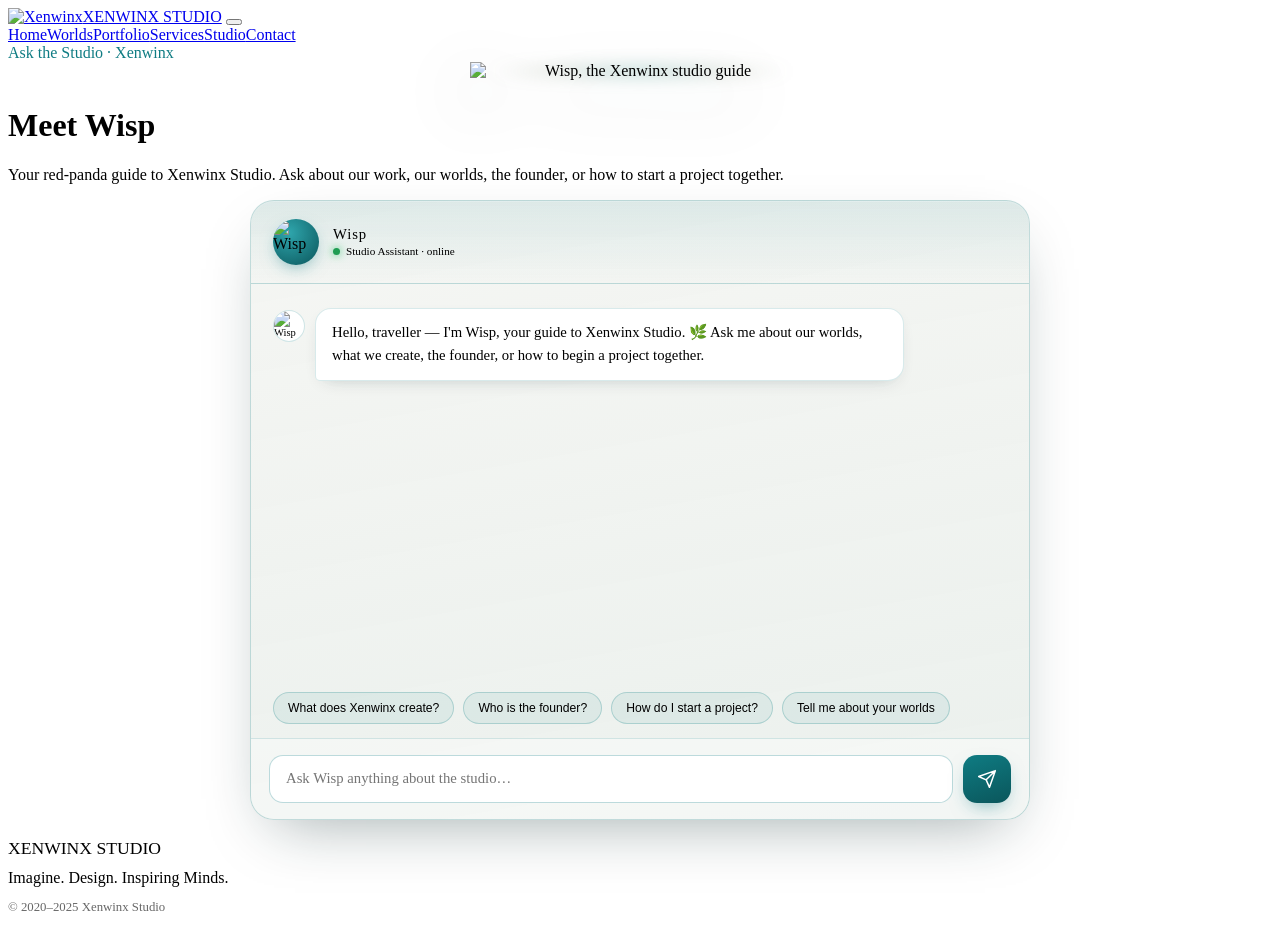
==== about.html @ 07249914 "Add files via upload" ====
<!DOCTYPE html>
<html lang="en">
<head>
<meta charset="UTF-8">
<meta name="viewport" content="width=device-width, initial-scale=1.0">
<title>Studio Assistant — Xenwinx Studio</title>
<link rel="stylesheet" href="xenwinx.css">
<style>
.chat-wrap {
  grid-column:1 / -1;
  max-width:780px; margin:0 auto; width:100%;
  display:flex; flex-direction:column;
  height:min(70vh,620px);
}
.chat-shell {
  position:relative; flex:1; display:flex; flex-direction:column;
  border-radius:24px; overflow:hidden;
  background:linear-gradient(170deg, rgba(244,245,242,.9) 0%, rgba(232,238,234,.86) 100%);
  border:1px solid rgba(15,124,131,.22);
  box-shadow:0 24px 60px -24px rgba(12,40,42,.4), inset 0 1px 0 rgba(255,255,255,.5);
  backdrop-filter:blur(16px); -webkit-backdrop-filter:blur(16px);
}
.chat-head {
  display:flex; align-items:center; gap:14px;
  padding:18px 22px; border-bottom:1px solid rgba(15,124,131,.16);
  background:linear-gradient(180deg, rgba(15,124,131,.1), transparent);
}
.chat-head .avatar {
  width:46px; height:46px; border-radius:50%; flex-shrink:0;
  overflow:hidden; display:grid; place-items:center;
  background:radial-gradient(circle at 35% 30%, #2fa6ad, #0a565b);
  box-shadow:0 6px 18px -6px rgba(15,124,131,.6);
}
.chat-head .avatar img { width:100%; height:100%; object-fit:cover; }
  background:radial-gradient(circle at 35% 30%, #2fa6ad, #0a565b);
  box-shadow:0 6px 18px -6px rgba(15,124,131,.6);
}
.chat-head .avatar .mono { font-family:var(--font-display); color:#fff; font-size:1.05rem; letter-spacing:.04em; }
.chat-head .meta .nm { font-family:var(--font-display); font-size:.92rem; letter-spacing:.06em; color:var(--ink); }
.chat-head .meta .st { font-size:.7rem; color:var(--teal); display:flex; align-items:center; gap:6px; margin-top:2px; }
.chat-head .meta .st::before { content:''; width:7px; height:7px; border-radius:50%; background:#1f9d52; box-shadow:0 0 8px #2fc46a; }

.chat-log {
  flex:1; overflow-y:auto; padding:24px 22px;
  display:flex; flex-direction:column; gap:16px;
  scroll-behavior:smooth;
}
.msg { display:flex; gap:10px; max-width:86%; }
.msg .bubble {
  padding:12px 16px; border-radius:16px; font-size:.92rem; line-height:1.6;
  text-wrap:pretty;
}
.msg.bot { align-self:flex-start; }
.msg.bot .bubble {
  background:#fff; color:var(--ink);
  border:1px solid rgba(15,124,131,.16);
  border-bottom-left-radius:5px;
  box-shadow:0 6px 18px -10px rgba(12,40,42,.3);
}
.msg.user { align-self:flex-end; flex-direction:row-reverse; }
.msg.user .bubble {
  background:linear-gradient(160deg, #0f7c83, #0a565b); color:#f4f5f2;
  border-bottom-right-radius:5px;
  box-shadow:0 8px 20px -10px rgba(15,124,131,.6);
}
.msg .mini-av {
  width:30px; height:30px; border-radius:50%; flex-shrink:0; margin-top:2px;
  display:grid; place-items:center; font-family:var(--font-display); font-size:.66rem;
}
.msg.bot .mini-av { background:#fff; padding:0; overflow:hidden; border:1px solid rgba(15,124,131,.2); }
.msg.bot .mini-av img { width:100%; height:100%; object-fit:cover; }
.msg.user .mini-av { background:#58704A; color:#f4f5f2; }

/* ─ Character hero ─ */
.assistant-hero {
  display:flex; flex-direction:column; align-items:center; text-align:center;
  margin-bottom:6px;
}
.assistant-hero .char-stage {
  position:relative; width:min(340px,72vw); margin:0 auto 6px;
}
.assistant-hero .char-glow {
  position:absolute; left:50%; top:54%; transform:translate(-50%,-50%);
  width:90%; height:80%; border-radius:50%; z-index:0;
  background:radial-gradient(ellipse at 50% 45%, rgba(47,166,173,.42) 0%, rgba(88,112,74,.18) 45%, transparent 72%);
  filter:blur(8px); animation:charGlow 5s ease-in-out infinite;
}
@keyframes charGlow { 0%,100%{opacity:.7;transform:translate(-50%,-50%) scale(1)} 50%{opacity:1;transform:translate(-50%,-50%) scale(1.06)} }
.assistant-hero .char-img {
  position:relative; z-index:1; width:100%; height:auto; display:block;
  filter:drop-shadow(0 22px 34px rgba(12,40,42,.4));
  animation:charFloat 5.5s ease-in-out infinite;
}
@keyframes charFloat { 0%,100%{transform:translateY(0) rotate(-.6deg)} 50%{transform:translateY(-14px) rotate(.6deg)} }

.typing { display:flex; gap:5px; padding:14px 16px; }
.typing span {
  width:7px; height:7px; border-radius:50%; background:var(--teal); opacity:.5;
  animation:typeBounce 1.2s ease-in-out infinite;
}
.typing span:nth-child(2){ animation-delay:.18s; }
.typing span:nth-child(3){ animation-delay:.36s; }
@keyframes typeBounce { 0%,60%,100%{ transform:translateY(0); opacity:.4; } 30%{ transform:translateY(-5px); opacity:1; } }

.chat-suggest {
  display:flex; gap:9px; flex-wrap:wrap; padding:0 22px 14px;
}
.chip {
  font-size:.76rem; padding:8px 14px; border-radius:999px; cursor:pointer;
  background:rgba(15,124,131,.08); border:1px solid rgba(15,124,131,.24);
  color:var(--teal-deep); transition:background .25s, transform .2s;
}
.chip:hover { background:rgba(15,124,131,.16); transform:translateY(-1px); }

.chat-input {
  display:flex; gap:10px; padding:16px 18px;
  border-top:1px solid rgba(15,124,131,.16);
  background:rgba(255,255,255,.4);
}
.chat-input input {
  flex:1; border:1px solid rgba(15,124,131,.28); border-radius:14px;
  padding:13px 16px; font-size:.92rem; font-family:inherit; color:var(--ink);
  background:#fff; outline:none; transition:border-color .25s, box-shadow .25s;
}
.chat-input input:focus { border-color:var(--teal); box-shadow:0 0 0 3px rgba(15,124,131,.14); }
.chat-input button {
  width:48px; height:48px; flex-shrink:0; border:none; border-radius:14px; cursor:pointer;
  background:linear-gradient(160deg, #0f7c83, #0a565b); color:#fff;
  display:grid; place-items:center; transition:transform .2s, box-shadow .25s;
  box-shadow:0 8px 20px -8px rgba(15,124,131,.6);
}
.chat-input button:hover:not(:disabled){ transform:translateY(-2px); box-shadow:0 12px 26px -8px rgba(15,124,131,.7); }
.chat-input button:disabled { opacity:.5; cursor:not-allowed; }

@media (max-width:680px){ .chat-wrap{ height:78vh; } .msg{ max-width:94%; } }
</style>
</head>
<body class="page-glass">
<nav class="xw-nav">
  <a class="xw-brand" href="index.html"><img src="emblem.png" alt="Xenwinx"><span class="bt" data-type="XENWINX STUDIO">XENWINX STUDIO</span></a>
  <button class="xw-burger" aria-label="Menu"><span></span><span></span><span></span></button>
  <div class="xw-links">
    <a href="index.html">Home</a><a href="games.html">Worlds</a><a href="store.html">Portfolio</a><a href="apps.html">Services</a><a href="about.html">Studio</a><a href="contact.html">Contact</a>
  </div>
</nav>
<div class="paper-grain"></div>
<div class="world-bg soft" data-seed="3"></div>

<main class="page-main">
  <header class="page-hero reveal in">
    <div class="eyebrow" style="color: rgb(15, 124, 131)">Ask the Studio &middot; Xenwinx</div>
    <div class="assistant-hero">
      <div class="char-stage">
        <div class="char-glow"></div>
        <img class="char-img" src="chatbot-character.png" alt="Wisp, the Xenwinx studio guide">
      </div>
    </div>
    <h1 class="display">Meet Wisp</h1>
    <p class="sub">Your red-panda guide to Xenwinx Studio. Ask about our work, our worlds, the founder, or how to start a project together.</p>
    <div class="diamond-rule"><span class="d"></span></div>
  </header>

  <section class="chat-wrap reveal in">
    <div class="chat-shell">
      <div class="chat-head">
        <div class="avatar"><img src="chatbot-character.png" alt="Wisp"></div>
        <div class="meta">
          <div class="nm">Wisp</div>
          <div class="st">Studio Assistant · online</div>
        </div>
      </div>
      <div class="chat-log" id="chatLog"></div>
      <div class="chat-suggest" id="chatSuggest">
        <button class="chip">What does Xenwinx create?</button>
        <button class="chip">Who is the founder?</button>
        <button class="chip">How do I start a project?</button>
        <button class="chip">Tell me about your worlds</button>
      </div>
      <form class="chat-input" id="chatForm">
        <input id="chatField" type="text" placeholder="Ask Wisp anything about the studio…" autocomplete="off">
        <button type="submit" id="chatSend" aria-label="Send">
          <svg width="20" height="20" viewBox="0 0 24 24" fill="none" stroke="currentColor" stroke-width="1.8" stroke-linecap="round" stroke-linejoin="round"><path d="M22 2 11 13M22 2l-7 20-4-9-9-4 20-7Z"/></svg>
        </button>
      </form>
    </div>
  </section>
</main>

<div class="foot-sil"><img src="footer-silhouette.png" alt=""></div>
<footer class="xw-foot">
  <div class="wordmark" style="font-size:1.1rem; color:var(--ice)">XENWINX&nbsp;STUDIO</div>
  <p style="margin:10px 0 4px">Imagine. Design. Inspiring Minds.</p>
  <p style="opacity:.6; font-size:.8rem">© 2020–2025 Xenwinx Studio</p>
</footer>

<script src="scenery.js"></script>
<script src="world.js"></script>
<script src="blossom-cursor.js"></script>
<script>
(function(){
  const log     = document.getElementById('chatLog');
  const form    = document.getElementById('chatForm');
  const field   = document.getElementById('chatField');
  const sendBtn = document.getElementById('chatSend');
  const suggest = document.getElementById('chatSuggest');

  const STUDIO_CONTEXT = `You are Wisp, the friendly studio assistant for Xenwinx Studio. Speak warmly and concisely (2-4 sentences unless asked for detail), in an enchanted-forest, imaginative tone — but stay clear and helpful. Only answer as the studio's guide.

About Xenwinx Studio:
- A forward-thinking creative technology studio, established 2020, that merges artistic vision with immersive technology.
- Tagline: "Imagine. Design. Inspiring Minds." The studio creates worlds that spark imagination.
- Founder & Owner: Zernobie Winkworth — 19+ years across art, illustration and design, a decisive turn toward games in 2017, and a Game Institute graduate (2019). Roles: Game Designer, Game Developer, Mobile App Developer, Environment Artist, Children's Book Illustrator, 3D Modeler, Animator.
- What we create (Services): Illustration, Game Art, UI Design, and Children's Books.
- Worlds / Realms include: The Cascade Realm, The Mushroom Path, The Mystery Forest, and The Hanging Vines — part of the Flumfy adventure series.
- Philosophy: symbolised by a teal dragon (strength, craft, discipline) and a white phoenix (imagination, renewal). Together they mean balance, creativity and transformation. "We build worlds the way a forest grows — patiently, detail by detail."
- Company vision: pioneering immersive, community-driven digital experiences that merge artistic vision with cutting-edge technology.
- To start a project or get in touch, visit the Contact page (contact.html) and send a message.
- The site sections: Home, Worlds (games), Portfolio (store), Services (apps), Studio (this assistant), Contact.

If asked something you don't know, gently say you're not sure and point them to the Contact page. Never invent prices or specific dates beyond the facts above.`;

  const history = [];

  function scrollDown(){ log.scrollTop = log.scrollHeight; }

  function addMsg(role, text){
    const wrap = document.createElement('div');
    wrap.className = 'msg ' + (role === 'user' ? 'user' : 'bot');
    const av = document.createElement('div');
    av.className = 'mini-av';
    if(role === 'user'){ av.textContent = 'You'; }
    else { av.innerHTML = '<img src="chatbot-character.png" alt="Wisp">'; }
    const bub = document.createElement('div');
    bub.className = 'bubble';
    bub.textContent = text;
    wrap.appendChild(av); wrap.appendChild(bub);
    log.appendChild(wrap);
    scrollDown();
    return bub;
  }

  function showTyping(){
    const wrap = document.createElement('div');
    wrap.className = 'msg bot';
    wrap.id = 'typingRow';
    wrap.innerHTML = '<div class="mini-av"><img src="chatbot-character.png" alt="Wisp"></div><div class="bubble"><div class="typing"><span></span><span></span><span></span></div></div>';
    log.appendChild(wrap);
    scrollDown();
    return wrap;
  }

  async function ask(text){
    addMsg('user', text);
    history.push({ role:'user', content:text });
    field.value = '';
    sendBtn.disabled = true;
    if(suggest) suggest.style.display = 'none';
    const typing = showTyping();

    const messages = [
      { role:'user', content: STUDIO_CONTEXT + '\n\nThe visitor says: ' + text }
    ];
    // include short history for continuity
    if(history.length > 1){
      const recent = history.slice(-6).map(m => (m.role==='user'?'Visitor: ':'Wisp: ') + m.content).join('\n');
      messages[0].content = STUDIO_CONTEXT + '\n\nConversation so far:\n' + recent + '\n\nReply as Wisp to the visitor\'s latest message.';
    }

    try {
      const reply = await window.claude.complete({ messages });
      typing.remove();
      const clean = (reply || '').trim() || "I'm not quite sure about that — the Contact page is the best path forward.";
      addMsg('bot', clean);
      history.push({ role:'assistant', content:clean });
    } catch(e){
      typing.remove();
      addMsg('bot', "The forest is a little quiet right now — please try again in a moment, or reach us on the Contact page.");
    } finally {
      sendBtn.disabled = false;
      field.focus();
    }
  }

  form.addEventListener('submit', e => {
    e.preventDefault();
    const t = field.value.trim();
    if(t) ask(t);
  });

  suggest.addEventListener('click', e => {
    const chip = e.target.closest('.chip');
    if(chip) ask(chip.textContent.trim());
  });

  // greeting
  setTimeout(() => {
    addMsg('bot', "Hello, traveller — I'm Wisp, your guide to Xenwinx Studio. 🌿 Ask me about our worlds, what we create, the founder, or how to begin a project together.");
  }, 400);
})();
</script>
</body>
</html>
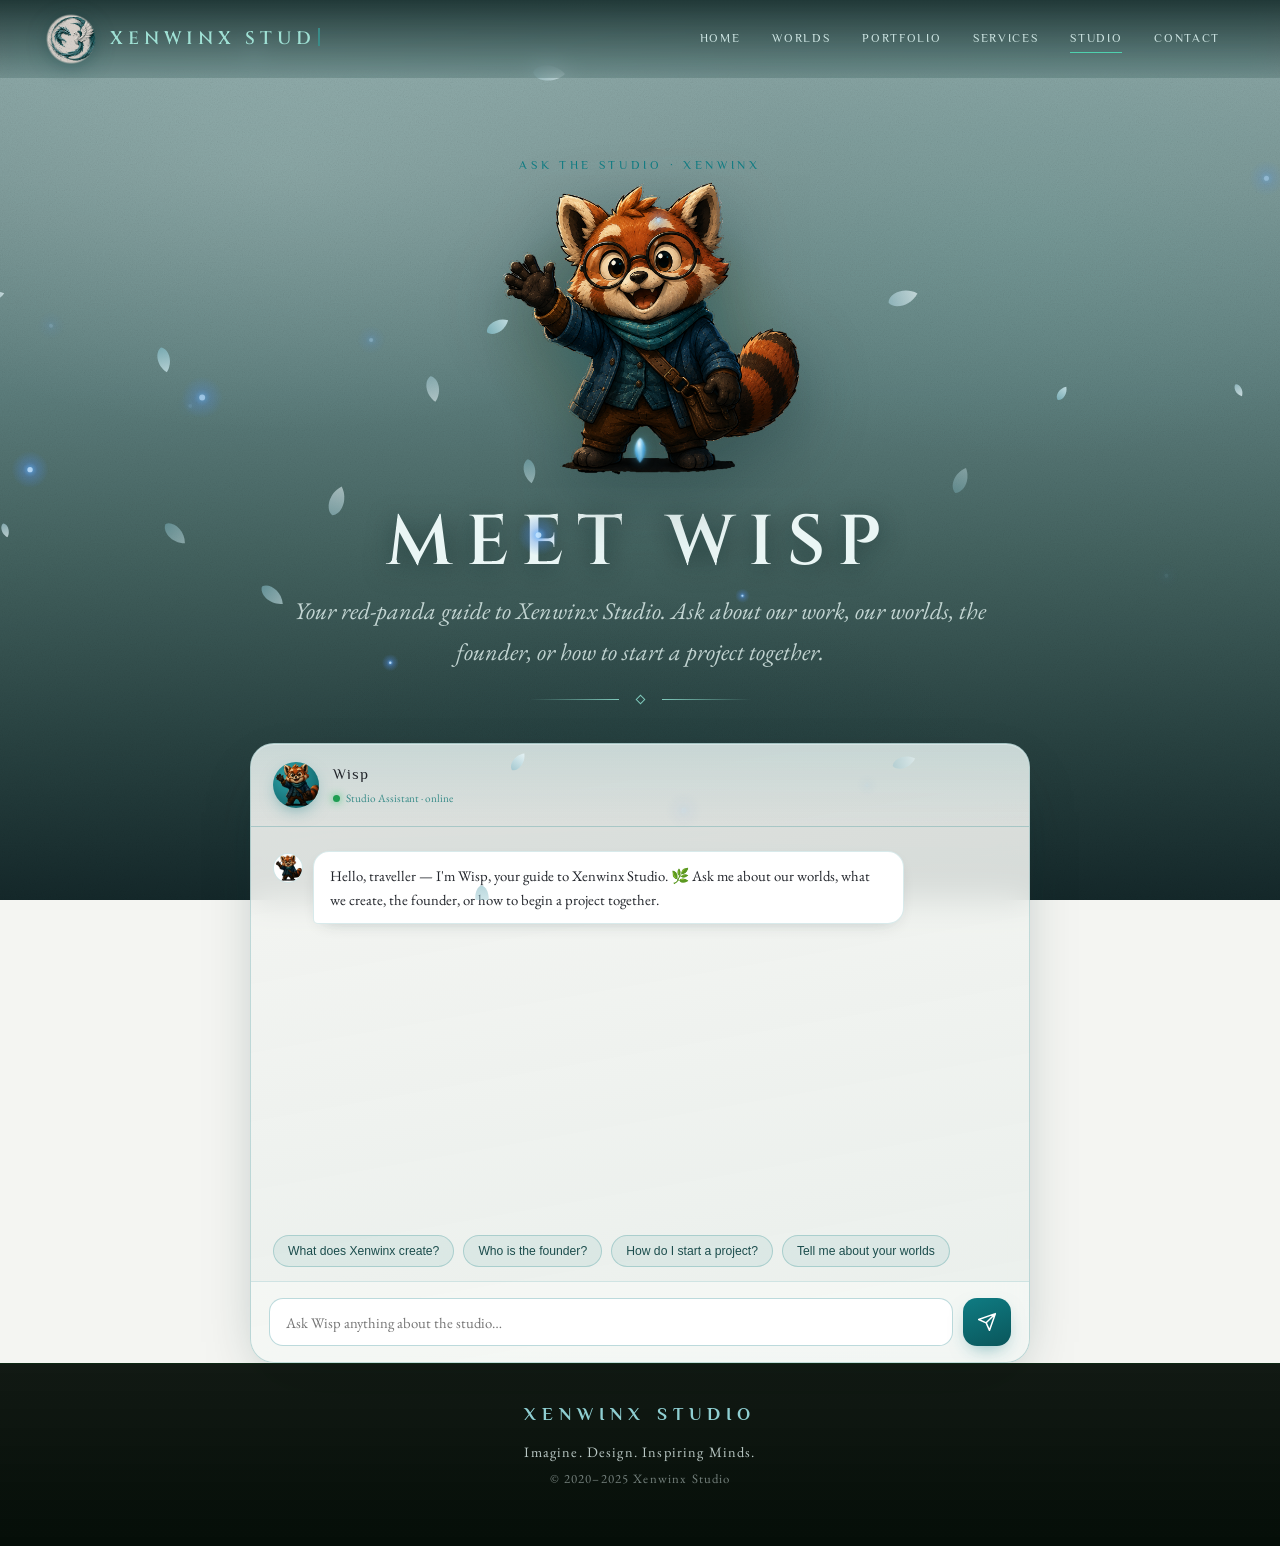
==== commit 95210a1e: "Add files via upload" ====
--- a/about.html
+++ b/about.html
@@ -266,19 +266,68 @@
       messages[0].content = STUDIO_CONTEXT + '\n\nConversation so far:\n' + recent + '\n\nReply as Wisp to the visitor\'s latest message.';
     }
 
+    let clean = '';
     try {
-      const reply = await window.claude.complete({ messages });
-      typing.remove();
-      const clean = (reply || '').trim() || "I'm not quite sure about that — the Contact page is the best path forward.";
-      addMsg('bot', clean);
-      history.push({ role:'assistant', content:clean });
-    } catch(e){
-      typing.remove();
-      addMsg('bot', "The forest is a little quiet right now — please try again in a moment, or reach us on the Contact page.");
-    } finally {
-      sendBtn.disabled = false;
-      field.focus();
+      if(window.claude && typeof window.claude.complete === 'function'){
+        const reply = await window.claude.complete({ messages });
+        clean = (reply || '').trim();
+      }
+    } catch(e){ clean = ''; }
+    if(!clean) clean = localReply(text);
+    await wait(420);
+    typing.remove();
+    addMsg('bot', clean);
+    history.push({ role:'assistant', content:clean });
+    sendBtn.disabled = false;
+    field.focus();
+  }
+
+
+  function wait(ms){ return new Promise(r => setTimeout(r, ms)); }
+
+  /* Offline knowledge base — keeps Wisp answering on the live site
+     even without a model endpoint. */
+  const KB = [
+    { k:['what do you create','what does xenwinx create','what do you make','services','offer','do you do'],
+      a:"Xenwinx Studio creates four kinds of things: illustrated storybooks and journals, original game worlds, interactive apps, and visual storytelling work for other brands. 🌿 Have a wander through Services or Portfolio to see the craft up close." },
+    { k:['founder','who is behind','who runs','zernobie','owner','who made'],
+      a:"The studio was founded by Zernobie Winkworth — illustrator, designer and world-builder. Every character and every world here begins as a hand-drawn sketch before it ever becomes pixels." },
+    { k:['worlds','games','game','realm','cascading','mushroom','vines','mystery forest'],
+      a:"Our worlds live under Worlds — the Cascading Realm, the Mushroom Path, the Mystery Forest and the Hanging Vines. Each one has its own guardians, weather and small secrets waiting to be found." },
+    { k:['character','flumfy','verdant','sage','rosie','lila','ember','guardian'],
+      a:"The Flumfies are the guardians of our worlds — Verdant the Nature Guardian, Sage the Wisdom Keeper, Rosie's heart-glow, Lila, and Ember, Spark of Courage. You'll find their cards over in Worlds." },
+    { k:['book','storybook','journal','read','cover','store','portfolio','buy','shop','merch'],
+      a:"Our illustrated storybooks and animal journals are in Portfolio, and merchandise sits alongside them. Each book is fully hand-illustrated — no two spreads are alike." },
+    { k:['app','application','software','rooted tales','ar','nfc'],
+      a:"On the app side we build interactive, illustrated experiences — Rooted Tales is our flagship, plus AR and NFC work. Services has the full picture of how we approach a build." },
+    { k:['philosophy','dragon','phoenix','meaning','symbol','believe','values'],
+      a:"We're symbolised by a teal dragon — strength, craft, discipline — and a white phoenix — imagination and renewal. Together they mean balance and transformation. We build worlds the way stories are told: slowly, by hand, with intent." },
+    { k:['vision','mission','future','goal'],
+      a:"Our vision is to pioneer immersive, community-driven digital experiences that merge artistic vision with new technology — imagination first, technology in service of it." },
+    { k:['contact','get in touch','email','reach','hire','work with','project','commission','quote','collaborate','start'],
+      a:"The Contact page is the surest path — hub@xenwinx.com, or find us on Discord, Instagram and LinkedIn. Tell us what you're imagining and we'll take it from there. ✨" },
+    { k:['price','cost','how much','budget','rate'],
+      a:"Pricing depends entirely on scope, so we quote per project rather than from a list. Send a note through Contact with what you have in mind and you'll get an honest answer quickly." },
+    { k:['hello','hi','hey','greetings','good morning','good evening'],
+      a:"Hello again, traveller. 🌿 Ask me about our worlds, our books, the founder, or how to begin a project together." },
+    { k:['thank','thanks','cheers','appreciate'],
+      a:"You're very welcome. Wander as long as you like — I'll be here by the path." },
+    { k:['who are you','your name','wisp','what are you'],
+      a:"I'm Wisp, the little light that guides visitors around Xenwinx Studio. I know the worlds, the books, the apps and the people who make them." },
+    { k:['where','located','based','country','studio location'],
+      a:"Xenwinx is a digital-first studio — we work with people wherever they are. Contact is the best way to reach the studio directly." }
+  ];
+
+  function localReply(text){
+    const q = (text || '').toLowerCase();
+    let best = null, bestScore = 0;
+    for(const entry of KB){
+      let score = 0;
+      for(const key of entry.k){ if(q.includes(key)) score = Math.max(score, key.length); }
+      if(score > bestScore){ bestScore = score; best = entry; }
     }
+    if(best) return best.a;
+    return "That one's beyond my little lantern, I'm afraid. 🌿 I can tell you about our worlds, our storybooks and journals, our apps, the founder, or how to start a project — or reach the studio directly through the Contact page.";
   }
 
   form.addEventListener('submit', e => {
--- a/xenwinx.css
+++ b/xenwinx.css
@@ -0,0 +1,362 @@
+/* ============================================================
+   XENWINX STUDIO — Shared World Design System
+   Sumi-e ink-wash · parchment · teal/petrol · ice-blue sakura
+   ============================================================ */
+
+@import url('https://fonts.googleapis.com/css2?family=Cinzel:wght@400;500;600;700&family=EB+Garamond:ital,wght@0,400;0,500;0,600;1,400;1,500&family=Philosopher:ital,wght@0,400;0,700;1,400&display=swap');
+
+:root{
+  /* Palette extracted from the parallax world layers */
+  --paper:        #F4F5F2;   /* moon white */
+  --paper-deep:   #e7eae5;   /* moon white shade */
+  --paper-light:  #FBFCFA;   /* lightest moon white */
+  --ink:          #22252B;   /* ink */
+  --ink-soft:     #4a5158;   /* soft ink */
+  --teal:         #3A8C89;   /* primary teal (rules/secondary accents) */
+  --teal-deep:    #1C4D4D;   /* deep teal (headers, primary buttons) */
+  --teal-bright:  #4FD1AE;   /* bright/neon teal highlight */
+  --moss:         #58704A;   /* secondary moss */
+  --moss-deep:    #3f5436;   /* deep moss */
+  --ice:          #8fcfd2;   /* pale teal */
+  --ice-soft:     #5fb3b8;   /* mid teal */
+  --gold:         #D9A441;   /* warm gold/amber accent */
+  --terracotta:   #D9622B;   /* terracotta — sparing CTA use */
+  --mist:         #F4F5F2;   /* moon white mist */
+  --mountain:     #6a7d82;   /* slate teal */
+  --river:        #0F7C83;   /* teal river */
+  --stone:        #4a5258;   /* slate */
+  --foxglove:     #E8C9D4;   /* petal pink accent */
+  --petal:        #E8C9D4;   /* petal pink */
+
+  --night:        #102a2c;   /* deep teal night */
+  --night-2:      #16383b;   /* teal-ink */
+
+  --font-display: 'Philosopher', sans-serif;
+  --font-heading: 'Cinzel', serif;
+  --font-body:    'EB Garamond', serif;
+
+  --maxw: 1240px;
+  --shadow-soft: 0 18px 50px -24px rgba(16,62,66,.55);
+  --shadow-card: 0 22px 60px -28px rgba(16,40,44,.6);
+}
+
+*{ box-sizing:border-box; }
+html{ scroll-behavior:smooth; }
+body{
+  margin:0;
+  font-family:var(--font-body);
+  color:var(--ink);
+  background:var(--paper);
+  font-size:19px;
+  line-height:1.68;
+  -webkit-font-smoothing:antialiased;
+  overflow-x:hidden;
+  cursor:none;
+}
+@media (pointer:coarse){ body{ cursor:auto; } }
+
+/* ---------- Parchment paper texture (fractal noise) ---------- */
+.paper-grain{
+  position:fixed; inset:0; pointer-events:none; z-index:1;
+  opacity:.5; mix-blend-mode:multiply;
+  background-image:url("data:image/svg+xml,%3Csvg xmlns='http://www.w3.org/2000/svg' width='240' height='240'%3E%3Cfilter id='n'%3E%3CfeTurbulence type='fractalNoise' baseFrequency='0.85' numOctaves='3' stitchTiles='stitch'/%3E%3CfeColorMatrix type='saturate' values='0'/%3E%3C/filter%3E%3Crect width='100%25' height='100%25' filter='url(%23n)' opacity='0.42'/%3E%3C/svg%3E");
+}
+
+/* ---------- Typography ---------- */
+.display{
+  font-family:var(--font-heading);
+  font-weight:600;
+  letter-spacing:.16em;
+  text-transform:uppercase;
+  line-height:1.1;
+  color:var(--teal-deep);
+}
+h1,h2,h3{ font-family:var(--font-heading); font-weight:600; letter-spacing:.12em; color:var(--teal-deep); margin:0; }
+.display{ font-family:var(--font-heading) !important; }
+p{ margin:0 0 1em; }
+.lead{ font-size:1.32rem; color:var(--ink-soft); font-weight:400; }
+.italic{ font-style:italic; }
+
+/* spaced roman caps title like the card wordmark */
+.wordmark{
+  font-family:var(--font-display);
+  font-weight:600;
+  letter-spacing:.34em;
+  text-transform:uppercase;
+  color:var(--teal);
+}
+
+/* diamond divider like the card */
+.diamond-rule{
+  display:flex; align-items:center; justify-content:center; gap:18px;
+  color:var(--teal); margin:22px 0;
+}
+.diamond-rule::before,.diamond-rule::after{
+  content:''; height:1px; width:min(90px,16vw);
+  background:linear-gradient(90deg,transparent,var(--teal));
+}
+.diamond-rule::after{ background:linear-gradient(90deg,var(--teal),transparent); }
+.diamond-rule .d{ width:7px; height:7px; transform:rotate(45deg); border:1px solid var(--teal); }
+
+/* ---------- Buttons ---------- */
+.btn{
+  font-family:var(--font-display); font-weight:500;
+  letter-spacing:.16em; text-transform:uppercase; font-size:.82rem;
+  padding:15px 30px; border-radius:2px; border:1px solid var(--teal);
+  background:linear-gradient(180deg, rgba(28,95,99,.92), rgba(16,62,66,.95));
+  color:var(--paper-light); cursor:none; position:relative; overflow:hidden;
+  transition:transform .4s cubic-bezier(.2,.8,.2,1), box-shadow .4s, background .4s;
+  box-shadow:0 10px 30px -14px rgba(16,62,66,.8);
+}
+.btn:hover{ transform:translateY(-3px); box-shadow:0 16px 40px -16px rgba(58,166,160,.7), 0 0 0 1px var(--teal-bright); }
+.btn::before{
+  content:''; position:absolute; bottom:0; left:0; height:2px; width:0;
+  background:linear-gradient(90deg, transparent, var(--teal-bright), transparent);
+  filter:blur(0.8px); border-radius:0 0 2px 2px;
+  transition:width .55s cubic-bezier(.2,.9,.2,1);
+}
+.btn:hover::before{ width:100%; }
+.btn::after{
+  content:''; position:absolute; inset:0;
+  background:radial-gradient(120px 60px at var(--mx,50%) var(--my,50%), rgba(191,224,230,.35), transparent 70%);
+  opacity:0; transition:opacity .4s;
+}
+.btn:hover::after{ opacity:1; }
+.btn--ghost{
+  background:transparent; color:var(--teal-deep); border-color:rgba(28,95,99,.5);
+  box-shadow:none;
+}
+.btn--ghost:hover{ background:rgba(28,95,99,.07); color:var(--teal-deep); }
+
+/* ---------- Floating glass navigation ---------- */
+.xw-nav{
+  position:fixed; top:0; left:0; right:0; z-index:60;
+  display:flex; align-items:center; justify-content:space-between;
+  padding:14px clamp(18px,4vw,46px);
+  background:linear-gradient(180deg, rgba(18,44,22,.82), rgba(18,44,22,.28) 75%, transparent);
+  backdrop-filter:blur(12px) saturate(130%);
+  -webkit-backdrop-filter:blur(12px) saturate(130%);
+  transition:padding .4s, background .4s;
+}
+.xw-nav.shrink{ padding-top:9px; padding-bottom:9px; background:linear-gradient(180deg, rgba(12,30,14,.95), rgba(18,44,22,.78)); box-shadow:0 10px 40px -28px rgba(8,24,12,.9); }
+.xw-brand{ display:flex; align-items:center; gap:14px; text-decoration:none; }
+.xw-brand img{ width:50px; height:50px; filter:drop-shadow(0 4px 10px rgba(16,62,66,.4)); transform-origin:center; animation:logoCycle 9s ease-in-out infinite; }
+@keyframes logoCycle{
+  0%   { transform:translateX(-120px) rotate(-540deg); opacity:0; }   /* roll in */
+  18%  { transform:translateX(0) rotate(0deg); opacity:1; }
+  28%  { transform:translateY(-10px) rotate(0deg); }                  /* bounce up */
+  36%  { transform:translateY(0) rotate(0deg); }                      /* land */
+  44%  { transform:translateY(-5px); }
+  50%  { transform:translateY(0); opacity:1; }
+  60%  { opacity:.25; }                                               /* fade out */
+  70%  { opacity:1; }                                                 /* fade in */
+  82%  { transform:translateX(0) rotate(0deg); opacity:1; }
+  100% { transform:translateX(120px) rotate(540deg); opacity:0; }     /* roll out */
+}
+@media (prefers-reduced-motion: reduce){ .xw-brand img{ animation:none; opacity:1; } }
+.xw-brand .bt{ font-family:var(--font-heading); letter-spacing:.28em; font-weight:600; color:#8ec4e0; font-size:1.12rem; }
+.xw-brand .bt .cursorbar{ display:inline-block; width:2px; height:1em; background:var(--teal); margin-left:2px; vertical-align:-2px; animation:caret 1s steps(1) infinite; }
+@keyframes caret{ 50%{ opacity:0; } }
+
+.xw-links{ display:flex; align-items:center; gap:4px; }
+.xw-links a{
+  font-family:var(--font-display); font-size:.74rem; letter-spacing:.14em; text-transform:uppercase;
+  color:rgba(180,230,248,.75); text-decoration:none; padding:9px 14px; border-radius:2px;
+  position:relative; transition:color .3s;
+}
+.xw-links a::after{
+  content:''; position:absolute; left:14px; right:14px; bottom:5px; height:1px;
+  background:var(--teal-bright); transform:scaleX(0); transform-origin:left; transition:transform .35s;
+}
+.xw-links a:hover{ color:#e8f8fc; }
+.xw-links a:hover::after,.xw-links a.active::after{ transform:scaleX(1); }
+.xw-links a.active{ color:#e8f8fc; }
+
+.xw-burger{ display:none; flex-direction:column; gap:5px; background:none; border:none; cursor:none; padding:8px; }
+.xw-burger span{ width:24px; height:2px; background:rgba(180,230,248,.85); transition:.3s; }
+
+@media (max-width:1080px){
+  .xw-links{
+    position:fixed; top:0; right:0; height:100vh; width:min(320px,82vw);
+    flex-direction:column; align-items:flex-start; justify-content:center; gap:6px;
+    padding:40px; background:linear-gradient(160deg, rgba(10,28,14,.97), rgba(14,36,18,.97));
+    backdrop-filter:blur(16px); box-shadow:-20px 0 60px -30px rgba(8,24,12,.8);
+    transform:translateX(100%); transition:transform .5s cubic-bezier(.2,.8,.2,1);
+  }
+  .xw-links.open{ transform:translateX(0); }
+  .xw-links a{ font-size:1rem; }
+  .xw-burger{ display:flex; z-index:61; }
+}
+
+/* ---------- Generic card ---------- */
+.xw-card{
+  position:relative; border-radius:4px;
+  background:linear-gradient(150deg, rgba(214,236,248,.88), rgba(188,220,240,.78));
+  border:1px solid rgba(30,104,48,.2);
+  box-shadow:var(--shadow-card);
+  overflow:hidden; transition:transform .5s cubic-bezier(.2,.8,.2,1), box-shadow .5s;
+}
+.xw-card:hover{ transform:translateY(-8px); box-shadow:0 30px 70px -30px rgba(8,40,16,.7), 0 0 0 1px rgba(56,168,80,.45); }
+.xw-card .corner{ position:absolute; width:22px; height:22px; border:1px solid var(--teal); opacity:.5; }
+.xw-card .corner.tl{ top:10px; left:10px; border-right:0; border-bottom:0; }
+.xw-card .corner.tr{ top:10px; right:10px; border-left:0; border-bottom:0; }
+.xw-card .corner.bl{ bottom:10px; left:10px; border-right:0; border-top:0; }
+.xw-card .corner.br{ bottom:10px; right:10px; border-left:0; border-top:0; }
+
+/* glass card (apps/games) */
+.glass-card{
+  position:relative; border-radius:10px;
+  background:linear-gradient(150deg, rgba(56,168,80,.14), rgba(26,142,200,.10));
+  border:1px solid rgba(142,196,224,.4);
+  backdrop-filter:blur(6px);
+  box-shadow:inset 0 1px 0 rgba(255,255,255,.35), 0 24px 60px -30px rgba(8,24,16,.8);
+  transition:transform .5s cubic-bezier(.2,.8,.2,1), box-shadow .5s;
+}
+.glass-card:hover{ transform:translateY(-10px) scale(1.02); box-shadow:inset 0 1px 0 rgba(255,255,255,.55), 0 30px 80px -28px rgba(56,168,80,.5), 0 0 0 1px rgba(142,196,224,.7); }
+
+/* ---------- Section scaffolding ---------- */
+.wrap{ width:100%; max-width:var(--maxw); margin:0 auto; padding:0 clamp(20px,5vw,40px); }
+.eyebrow{ font-family:var(--font-display); letter-spacing:.32em; text-transform:uppercase; font-size:.72rem; color:var(--gold); }
+.section-pad{ padding:clamp(80px,12vh,160px) 0; }
+
+/* reveal-on-scroll */
+.reveal{ opacity:0; transform:translateY(34px); transition:opacity 1s cubic-bezier(.2,.8,.2,1), transform 1s cubic-bezier(.2,.8,.2,1); }
+.reveal.in{ opacity:1; transform:none; }
+
+/* ---------- Petal cursor ---------- */
+#petal-cursor{ position:fixed; top:0; left:0; width:30px; height:30px; pointer-events:none; z-index:9999; transform:translate(-50%,-50%); will-change:transform; }
+@media (pointer:coarse){ #petal-cursor{ display:none; } body{ cursor:auto; } }
+
+/* canvas layers */
+.fx-canvas{ position:fixed; inset:0; pointer-events:none; }
+#petals-canvas{ z-index:40; }
+#fireflies-canvas{ z-index:5; }
+
+/* footer silhouette */
+.foot-sil{ display:none; }
+
+/* footer */
+.xw-foot{
+  background:linear-gradient(180deg, rgba(8,16,10,.96), #050e08);
+  color:rgba(142,196,224,.75); text-align:center;
+  padding:36px 20px 44px; font-size:.9rem; letter-spacing:.08em;
+  position:relative; z-index:3; border-top:1px solid rgba(56,168,80,.18);
+}
+.xw-foot::before{ display:none; }
+.xw-foot a{ color:var(--ice); text-decoration:none; }
+
+::selection{ background:rgba(56,168,80,.32); }
+
+/* ============================================================
+   INTERIOR PAGE SCAFFOLD (about/store/apps/games/faq/contact/merch)
+   ============================================================ */
+.world-bg{ position:fixed; inset:0; z-index:0; pointer-events:none;
+  background:linear-gradient(180deg, #8fabaa 0%, #7d9998 20%, #5f807f 42%, #43625f 62%, #294342 82%, #14282a 100%); }
+.world-bg .wb-mtn{ position:absolute; left:0; right:0; bottom:0; height:46%; }
+.world-bg .wb-mtn.far{ height:54%; opacity:.55; filter:blur(2px); }
+.world-bg .wb-fog{ position:absolute; left:0; right:0; bottom:18%; height:30%; }
+.world-bg .wb-fore{ position:absolute; left:0; right:0; bottom:0; height:22%; }
+.page-main{ position:relative; z-index:2; padding-top:120px; min-height:100vh; }
+
+.page-hero{ text-align:center; max-width:820px; margin:0 auto; padding:4vh 24px 2vh; }
+.page-hero .eyebrow{ color:var(--teal-bright); }
+.page-hero h1{ font-size:clamp(2.4rem,6vw,4.4rem); letter-spacing:.18em; margin:10px 0; text-shadow:0 4px 26px rgba(243,241,234,.6); }
+.page-hero .sub{ font-style:italic; font-size:clamp(1.1rem,2.4vw,1.5rem); color:var(--ink-soft); }
+
+/* card grids */
+.card-grid{ display:grid; gap:28px; max-width:var(--maxw); margin:0 auto; padding:6vh 24px; }
+.cols-2{ grid-template-columns:repeat(2,1fr); }
+.cols-3{ grid-template-columns:repeat(3,1fr); }
+.cols-4{ grid-template-columns:repeat(4,1fr); }
+@media (max-width:900px){ .cols-3,.cols-4{ grid-template-columns:repeat(2,1fr); } }
+@media (max-width:620px){ .cols-2,.cols-3,.cols-4{ grid-template-columns:1fr; } }
+
+.info-card{ padding:34px; }
+.info-card h3{ font-size:1.4rem; letter-spacing:.1em; margin-bottom:6px; }
+.info-card .ic-head{ display:flex; align-items:center; gap:14px; margin-bottom:14px; }
+.info-card .ic-ico{ width:46px; height:46px; flex:0 0 auto; display:grid; place-items:center; border:1px solid var(--teal); border-radius:50%; color:var(--teal); }
+.info-card p{ color:var(--ink-soft); font-size:1.06rem; }
+.info-card .sparkles{ position:absolute; inset:0; pointer-events:none; opacity:0; transition:opacity .5s; }
+.info-card:hover .sparkles{ opacity:1; }
+
+.spec-list{ list-style:none; margin:14px 0 0; padding:0; }
+.spec-list li{ display:flex; justify-content:space-between; gap:12px; padding:9px 0; border-bottom:1px dashed rgba(28,95,99,.25); }
+.spec-list li span:first-child{ color:var(--ink-soft); }
+.spec-list li span:last-child{ color:var(--teal-deep); font-weight:500; text-align:right; }
+
+.tag{ display:inline-block; font-family:var(--font-display); font-size:.62rem; letter-spacing:.14em; text-transform:uppercase; padding:5px 11px; border:1px solid rgba(28,95,99,.4); border-radius:999px; color:var(--teal); margin:4px 4px 0 0; }
+
+.price-pill{ font-family:var(--font-display); color:var(--teal-deep); letter-spacing:.06em; }
+
+/* merch drawer */
+.drawer-scrim{ position:fixed; inset:0; background:rgba(13,21,24,.55); backdrop-filter:blur(3px); z-index:70; opacity:0; pointer-events:none; transition:opacity .4s; }
+.drawer-scrim.open{ opacity:1; pointer-events:auto; }
+.drawer{ position:fixed; top:0; right:0; height:100vh; width:min(440px,90vw); z-index:71;
+  background:linear-gradient(160deg, rgba(12,30,16,.98), rgba(16,38,20,.98));
+  box-shadow:-30px 0 80px -30px rgba(8,24,12,.9); transform:translateX(100%); transition:transform .5s cubic-bezier(.2,.8,.2,1);
+  overflow-y:auto; padding:90px 34px 40px; }
+.drawer.open{ transform:translateX(0); }
+.drawer-close{ position:absolute; top:24px; right:24px; background:none; border:1px solid var(--teal-bright); color:var(--teal-bright); width:40px; height:40px; border-radius:50%; cursor:none; font-size:1.2rem; }
+
+/* ============================================================
+   SOFT BACKGROUND MODE — interior pages (no mountain shapes)
+   ============================================================ */
+.world-bg.soft{
+  background:linear-gradient(180deg,#8fabaa 0%,#7d9998 20%,#5f807f 42%,#43625f 62%,#294342 82%,#14282a 100%);
+}
+.world-bg.soft::after{
+  content:''; position:absolute; inset:0; pointer-events:none;
+  background:
+    radial-gradient(58% 44% at 22% 18%, rgba(175,205,203,.26), transparent 68%),
+    radial-gradient(46% 38% at 80% 25%, rgba(120,178,172,.18), transparent 68%),
+    radial-gradient(40% 32% at 50% 88%, rgba(22,54,56,.22), transparent 70%);
+}
+
+/* ============================================================
+   GLASS CARD OVERRIDE — interior pages (body.page-glass)
+   ============================================================ */
+.page-glass .xw-card{
+  background:linear-gradient(150deg, rgba(142,196,224,.22), rgba(26,104,48,.13));
+  border:1px solid rgba(142,196,224,.5);
+  backdrop-filter:blur(8px); -webkit-backdrop-filter:blur(8px);
+}
+.page-glass .xw-card:hover{
+  transform:translateY(-10px) scale(1.02);
+  box-shadow:inset 0 1px 0 rgba(255,255,255,.6), 0 30px 80px -28px rgba(58,166,160,.6), 0 0 0 1px rgba(191,224,230,.7);
+}
+.page-glass .book{
+  backdrop-filter:blur(4px); -webkit-backdrop-filter:blur(4px);
+  border:1px solid rgba(191,224,230,.4) !important;
+  box-shadow:0 22px 60px -28px rgba(16,62,66,.7), inset 0 1px 0 rgba(255,255,255,.15);
+}
+
+/* ============================================================
+   DARK TEAL PAGE TYPE — interior pages on the .world-bg.soft ramp
+   ============================================================ */
+body.page-glass{ color:#dceceb; }
+body.page-glass h1,body.page-glass h2,body.page-glass h3,body.page-glass .display{ color:#eaf6f5; }
+body.page-glass .page-hero h1{ text-shadow:0 4px 26px rgba(10,30,30,.55); }
+body.page-glass .page-hero .sub,body.page-glass .lead,body.page-glass p{ color:rgba(224,240,238,.82); }
+body.page-glass .eyebrow,body.page-glass .page-hero .eyebrow{ color:#8fd8c8; }
+body.page-glass .info-card p{ color:rgba(224,240,238,.8); }
+body.page-glass .info-card .ic-ico{ border-color:#7fc9bb; color:#8fd8c8; }
+body.page-glass .spec-list li{ border-bottom-color:rgba(180,215,212,.28); }
+body.page-glass .spec-list li span:first-child{ color:rgba(216,235,233,.72); }
+body.page-glass .spec-list li span:last-child{ color:#bfe8de; }
+body.page-glass .price-pill{ color:#cdeee4; }
+body.page-glass .tag{ color:#cfe8e5; border-color:rgba(170,215,210,.45); }
+body.page-glass .diamond-rule{ color:#7fc9bb; }
+body.page-glass .diamond-rule::before{ background:linear-gradient(90deg,transparent,#7fc9bb); }
+body.page-glass .diamond-rule::after{ background:linear-gradient(90deg,#7fc9bb,transparent); }
+body.page-glass .diamond-rule .d{ border-color:#7fc9bb; }
+body.page-glass .section-label{ color:#8fd8c8; }
+body.page-glass .btn--ghost{ color:#dcf1ee; border-color:rgba(180,225,220,.55); }
+body.page-glass .btn--ghost:hover{ background:rgba(200,235,230,.12); color:#fff; }
+body.page-glass a{ color:#a8ded4; }
+body.page-glass a:hover{ color:#e8f8f5; }
+body.page-glass .xw-nav{ background:linear-gradient(180deg,rgba(24,47,46,.92),rgba(24,47,46,.18)); }
+body.page-glass .xw-nav.shrink{ background:linear-gradient(180deg,rgba(20,40,42,.97),rgba(20,40,42,.88)); box-shadow:0 10px 40px -28px rgba(0,20,20,.6); }
+body.page-glass .xw-nav .xw-brand .bt{ color:#9fe0d4; }
+body.page-glass .xw-links a{ color:#cfe6e4; }
+body.page-glass .xw-links a:hover{ color:#f2fbfa; }
+body.page-glass .xw-burger span{ background:#9fe0d4; }
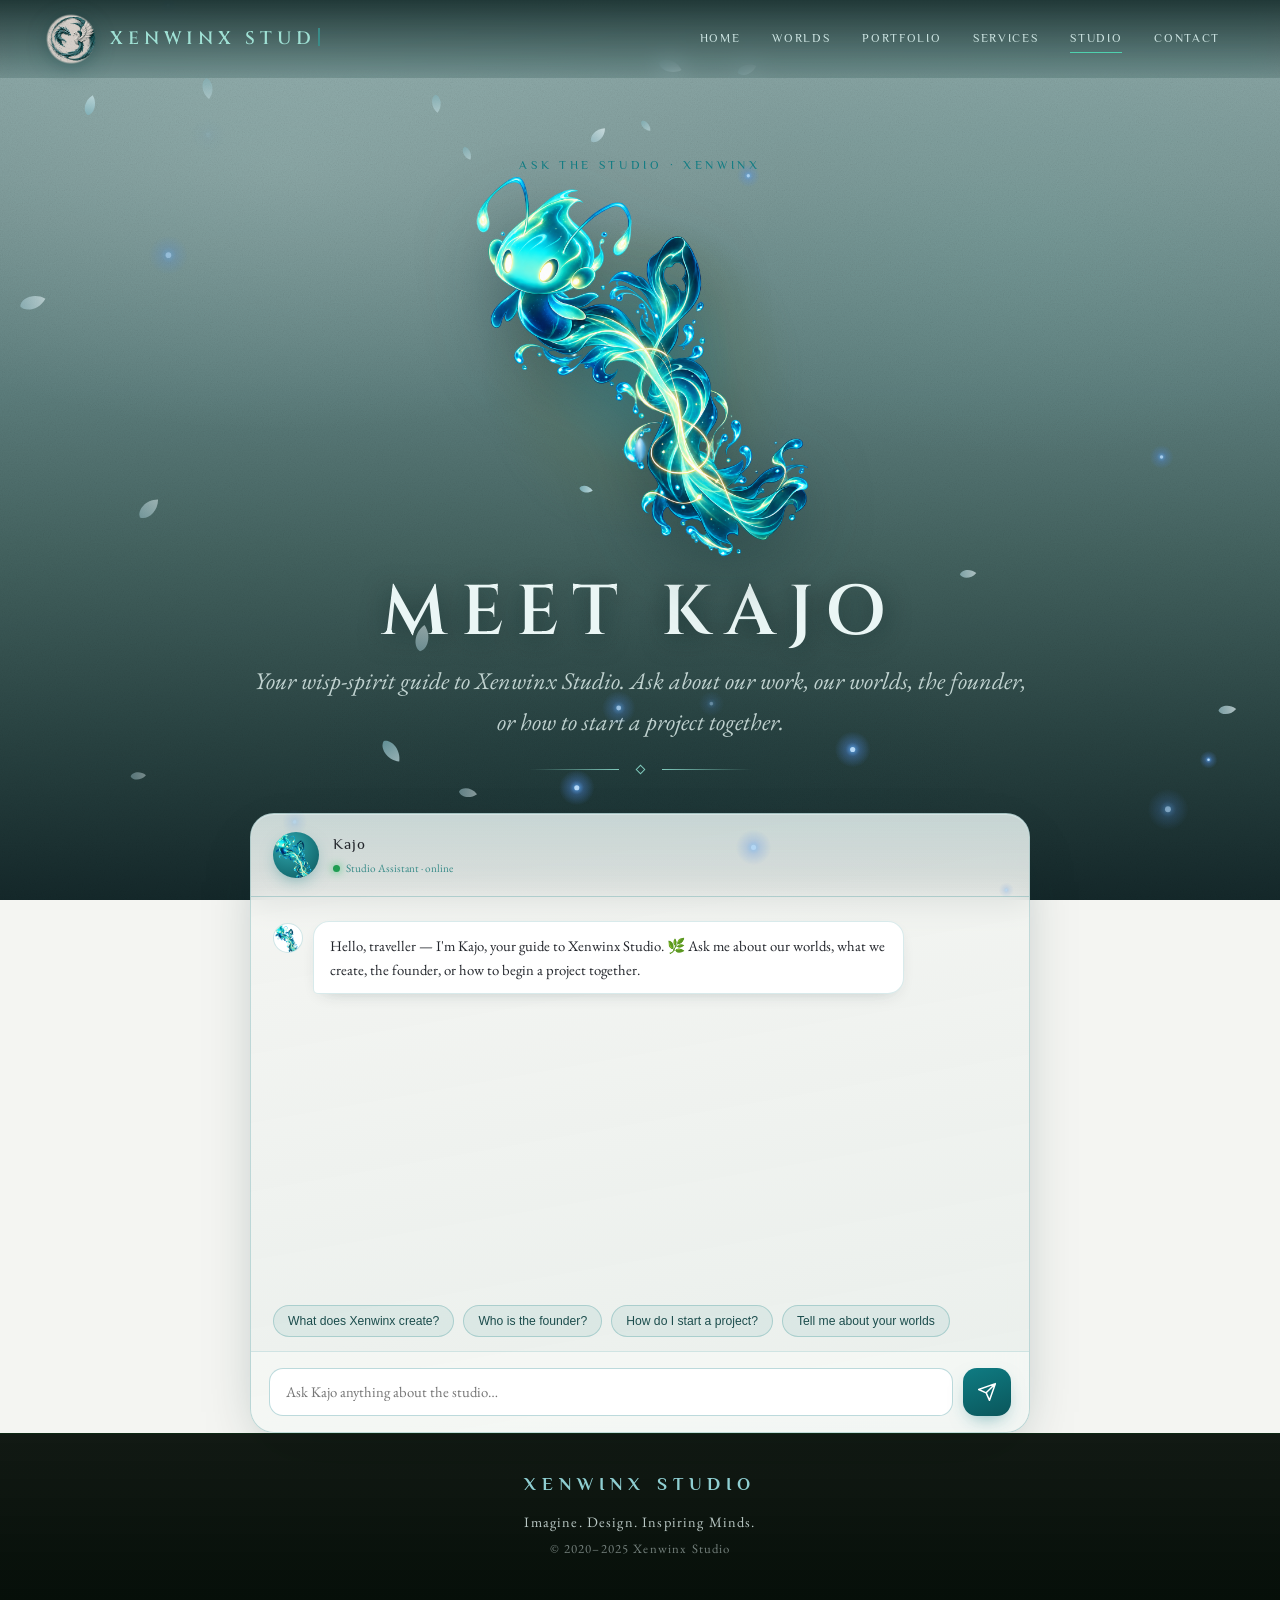
==== commit 6e25c3ef: "Add files via upload" ====
--- a/about.html
+++ b/about.html
@@ -31,10 +31,7 @@
   background:radial-gradient(circle at 35% 30%, #2fa6ad, #0a565b);
   box-shadow:0 6px 18px -6px rgba(15,124,131,.6);
 }
-.chat-head .avatar img { width:100%; height:100%; object-fit:cover; }
-  background:radial-gradient(circle at 35% 30%, #2fa6ad, #0a565b);
-  box-shadow:0 6px 18px -6px rgba(15,124,131,.6);
-}
+.chat-head .avatar img { width:100%; height:100%; object-fit:contain; }
 .chat-head .avatar .mono { font-family:var(--font-display); color:#fff; font-size:1.05rem; letter-spacing:.04em; }
 .chat-head .meta .nm { font-family:var(--font-display); font-size:.92rem; letter-spacing:.06em; color:var(--ink); }
 .chat-head .meta .st { font-size:.7rem; color:var(--teal); display:flex; align-items:center; gap:6px; margin-top:2px; }
@@ -68,7 +65,7 @@
   display:grid; place-items:center; font-family:var(--font-display); font-size:.66rem;
 }
 .msg.bot .mini-av { background:#fff; padding:0; overflow:hidden; border:1px solid rgba(15,124,131,.2); }
-.msg.bot .mini-av img { width:100%; height:100%; object-fit:cover; }
+.msg.bot .mini-av img { width:100%; height:100%; object-fit:contain; }
 .msg.user .mini-av { background:#58704A; color:#f4f5f2; }
 
 /* ─ Character hero ─ */
@@ -152,20 +149,20 @@
     <div class="assistant-hero">
       <div class="char-stage">
         <div class="char-glow"></div>
-        <img class="char-img" src="chatbot-character.png" alt="Wisp, the Xenwinx studio guide">
+        <img class="char-img" src="Kajo.png" alt="Kajo, the Xenwinx studio guide">
       </div>
     </div>
-    <h1 class="display">Meet Wisp</h1>
-    <p class="sub">Your red-panda guide to Xenwinx Studio. Ask about our work, our worlds, the founder, or how to start a project together.</p>
+    <h1 class="display">Meet Kajo</h1>
+    <p class="sub">Your wisp-spirit guide to Xenwinx Studio. Ask about our work, our worlds, the founder, or how to start a project together.</p>
     <div class="diamond-rule"><span class="d"></span></div>
   </header>
 
   <section class="chat-wrap reveal in">
     <div class="chat-shell">
       <div class="chat-head">
-        <div class="avatar"><img src="chatbot-character.png" alt="Wisp"></div>
+        <div class="avatar"><img src="Kajo.png" alt="Kajo"></div>
         <div class="meta">
-          <div class="nm">Wisp</div>
+          <div class="nm">Kajo</div>
           <div class="st">Studio Assistant · online</div>
         </div>
       </div>
@@ -177,7 +174,7 @@
         <button class="chip">Tell me about your worlds</button>
       </div>
       <form class="chat-input" id="chatForm">
-        <input id="chatField" type="text" placeholder="Ask Wisp anything about the studio…" autocomplete="off">
+        <input id="chatField" type="text" placeholder="Ask Kajo anything about the studio…" autocomplete="off">
         <button type="submit" id="chatSend" aria-label="Send">
           <svg width="20" height="20" viewBox="0 0 24 24" fill="none" stroke="currentColor" stroke-width="1.8" stroke-linecap="round" stroke-linejoin="round"><path d="M22 2 11 13M22 2l-7 20-4-9-9-4 20-7Z"/></svg>
         </button>
@@ -204,7 +201,7 @@
   const sendBtn = document.getElementById('chatSend');
   const suggest = document.getElementById('chatSuggest');
 
-  const STUDIO_CONTEXT = `You are Wisp, the friendly studio assistant for Xenwinx Studio. Speak warmly and concisely (2-4 sentences unless asked for detail), in an enchanted-forest, imaginative tone — but stay clear and helpful. Only answer as the studio's guide.
+  const STUDIO_CONTEXT = `You are Kajo, the friendly studio assistant for Xenwinx Studio. Speak warmly and concisely (2-4 sentences unless asked for detail), in an enchanted-forest, imaginative tone — but stay clear and helpful. Only answer as the studio's guide.
 
 About Xenwinx Studio:
 - A forward-thinking creative technology studio, established 2020, that merges artistic vision with immersive technology.
@@ -229,7 +226,7 @@
     const av = document.createElement('div');
     av.className = 'mini-av';
     if(role === 'user'){ av.textContent = 'You'; }
-    else { av.innerHTML = '<img src="chatbot-character.png" alt="Wisp">'; }
+    else { av.innerHTML = '<img src="Kajo.png" alt="Kajo">'; }
     const bub = document.createElement('div');
     bub.className = 'bubble';
     bub.textContent = text;
@@ -243,7 +240,7 @@
     const wrap = document.createElement('div');
     wrap.className = 'msg bot';
     wrap.id = 'typingRow';
-    wrap.innerHTML = '<div class="mini-av"><img src="chatbot-character.png" alt="Wisp"></div><div class="bubble"><div class="typing"><span></span><span></span><span></span></div></div>';
+    wrap.innerHTML = '<div class="mini-av"><img src="Kajo.png" alt="Kajo"></div><div class="bubble"><div class="typing"><span></span><span></span><span></span></div></div>';
     log.appendChild(wrap);
     scrollDown();
     return wrap;
@@ -262,8 +259,8 @@
     ];
     // include short history for continuity
     if(history.length > 1){
-      const recent = history.slice(-6).map(m => (m.role==='user'?'Visitor: ':'Wisp: ') + m.content).join('\n');
-      messages[0].content = STUDIO_CONTEXT + '\n\nConversation so far:\n' + recent + '\n\nReply as Wisp to the visitor\'s latest message.';
+      const recent = history.slice(-6).map(m => (m.role==='user'?'Visitor: ':'Kajo: ') + m.content).join('\n');
+      messages[0].content = STUDIO_CONTEXT + '\n\nConversation so far:\n' + recent + '\n\nReply as Kajo to the visitor\'s latest message.';
     }
 
     let clean = '';
@@ -285,7 +282,7 @@
 
   function wait(ms){ return new Promise(r => setTimeout(r, ms)); }
 
-  /* Offline knowledge base — keeps Wisp answering on the live site
+  /* Offline knowledge base — keeps Kajo answering on the live site
      even without a model endpoint. */
   const KB = [
     { k:['what do you create','what does xenwinx create','what do you make','services','offer','do you do'],
@@ -312,8 +309,8 @@
       a:"Hello again, traveller. 🌿 Ask me about our worlds, our books, the founder, or how to begin a project together." },
     { k:['thank','thanks','cheers','appreciate'],
       a:"You're very welcome. Wander as long as you like — I'll be here by the path." },
-    { k:['who are you','your name','wisp','what are you'],
-      a:"I'm Wisp, the little light that guides visitors around Xenwinx Studio. I know the worlds, the books, the apps and the people who make them." },
+    { k:['who are you','your name','kajo','wisp','what are you'],
+      a:"I'm Kajo, the little light that guides visitors around Xenwinx Studio. I know the worlds, the books, the apps and the people who make them." },
     { k:['where','located','based','country','studio location'],
       a:"Xenwinx is a digital-first studio — we work with people wherever they are. Contact is the best way to reach the studio directly." }
   ];
@@ -343,7 +340,7 @@
 
   // greeting
   setTimeout(() => {
-    addMsg('bot', "Hello, traveller — I'm Wisp, your guide to Xenwinx Studio. 🌿 Ask me about our worlds, what we create, the founder, or how to begin a project together.");
+    addMsg('bot', "Hello, traveller — I'm Kajo, your guide to Xenwinx Studio. 🌿 Ask me about our worlds, what we create, the founder, or how to begin a project together.");
   }, 400);
 })();
 </script>
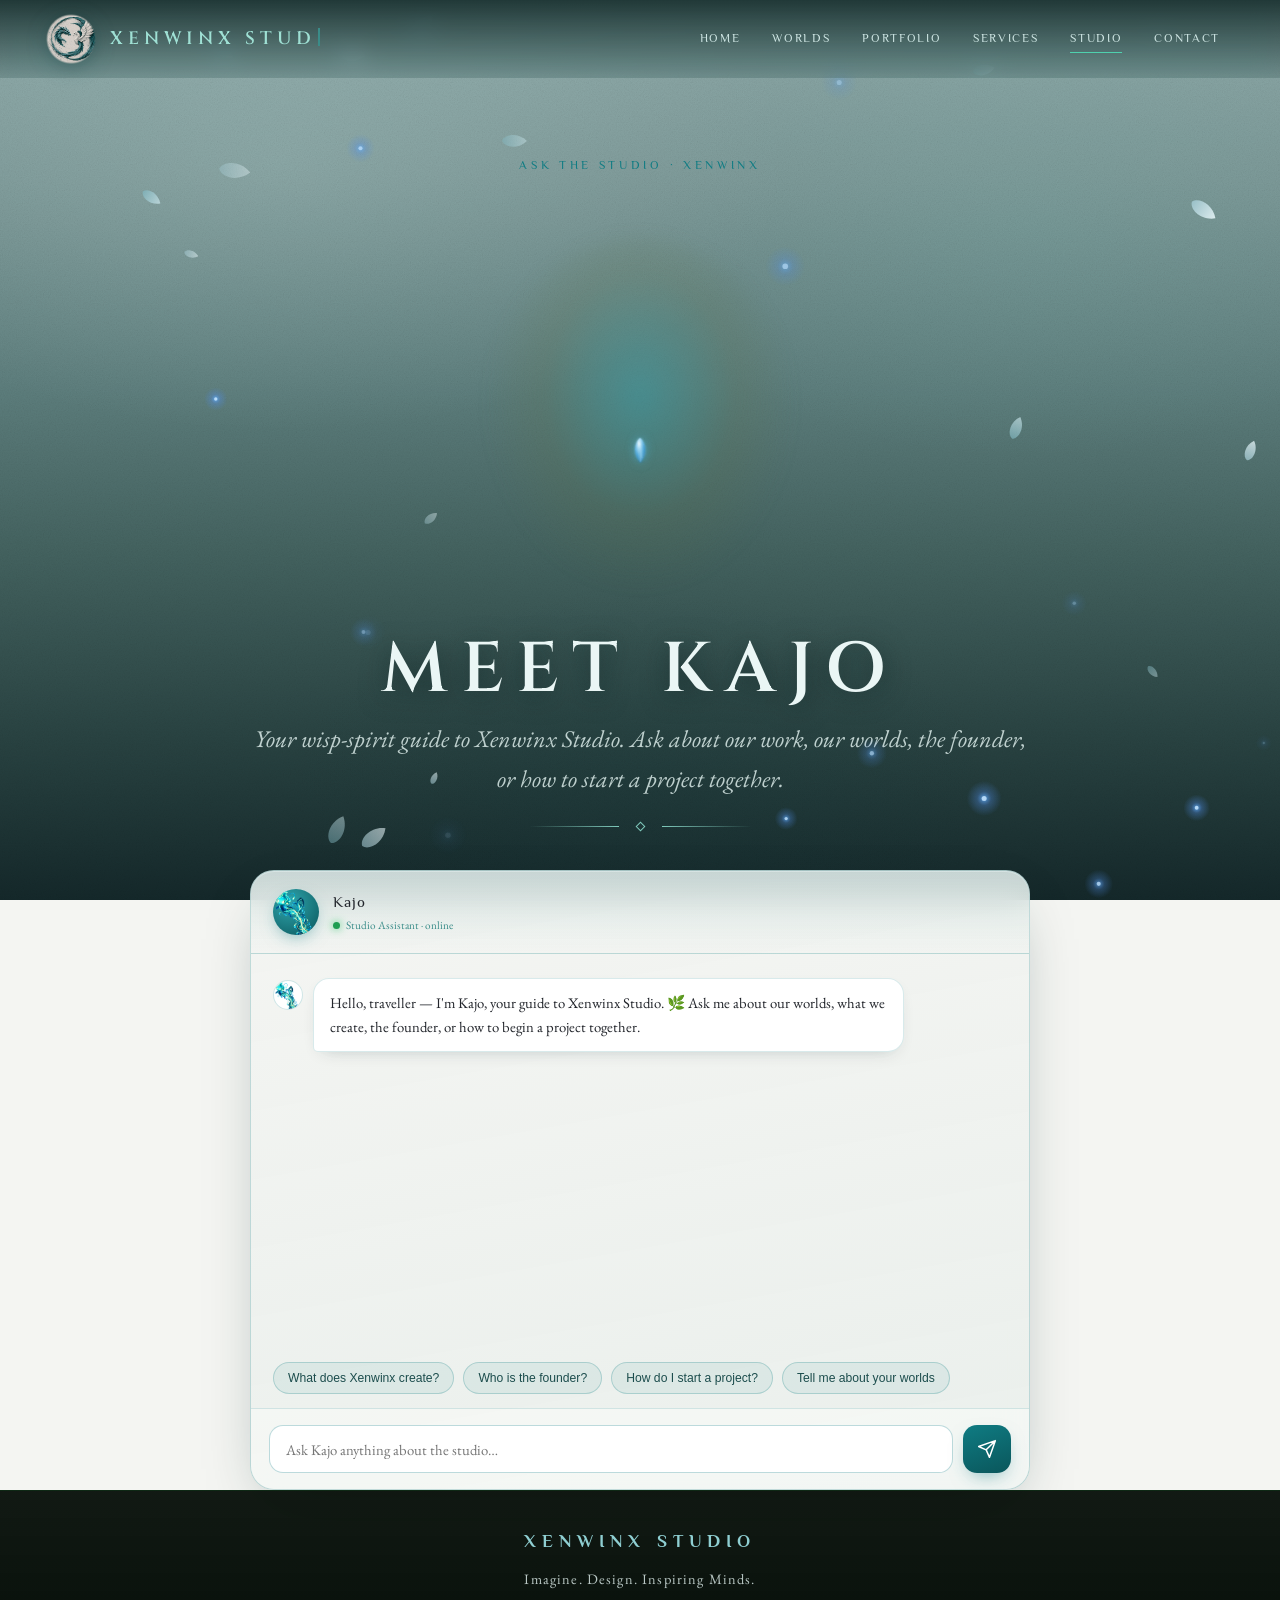
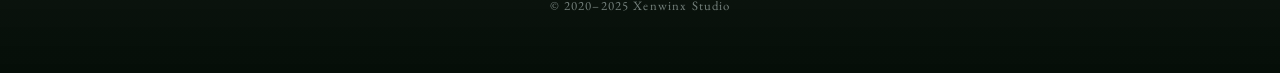
==== commit 865e3286: "Add files via upload" ====
--- a/about.html
+++ b/about.html
@@ -149,7 +149,8 @@
     <div class="assistant-hero">
       <div class="char-stage">
         <div class="char-glow"></div>
-        <img class="char-img" src="Kajo.png" alt="Kajo, the Xenwinx studio guide">
+        <canvas class="char-img kajo-canvas" id="kajoCanvas" width="360" height="640" role="img" aria-label="Kajo, the Xenwinx studio guide"></canvas>
+        <video id="kajoVideo" src="kajo-video.mp4" muted loop playsinline autoplay preload="auto" hidden></video>
       </div>
     </div>
     <h1 class="display">Meet Kajo</h1>
@@ -193,6 +194,32 @@
 <script src="scenery.js"></script>
 <script src="world.js"></script>
 <script src="blossom-cursor.js"></script>
+<style>.assistant-hero .char-img[hidden]{ display:none !important; }.assistant-hero .kajo-canvas{ width:auto; height:min(440px,60vh); max-width:100%; margin:0 auto; }</style>
+<script>
+(function(){
+  const v=document.getElementById('kajoVideo'), cv=document.getElementById('kajoCanvas');
+  if(!v||!cv) return;
+  const ctx=cv.getContext('2d',{willReadFrequently:true});
+  function frame(){
+    if(v.readyState>=2){
+      ctx.drawImage(v,0,0,cv.width,cv.height);
+      const img=ctx.getImageData(0,0,cv.width,cv.height), d=img.data;
+      for(let i=0;i<d.length;i+=4){
+        const r=d[i],g=d[i+1],b=d[i+2], m=Math.min(r,g,b);
+        let a=(248-m)/52; a=a<0?0:a>1?1:a;
+        if(a<1&&a>0){ const k=255*(1-a); d[i]=Math.max(0,(r-k)/a); d[i+1]=Math.max(0,(g-k)/a); d[i+2]=Math.max(0,(b-k)/a); }
+        d[i+3]=a*255;
+      }
+      ctx.putImageData(img,0,0);
+    }
+    requestAnimationFrame(frame);
+  }
+  const play=()=>v.play().catch(()=>{});
+  v.addEventListener('loadeddata',()=>{ play(); requestAnimationFrame(frame); },{once:true});
+  document.addEventListener('pointerdown',play,{once:true});
+  if(v.readyState>=2){ play(); requestAnimationFrame(frame); }
+})();
+</script>
 <script>
 (function(){
   const log     = document.getElementById('chatLog');
